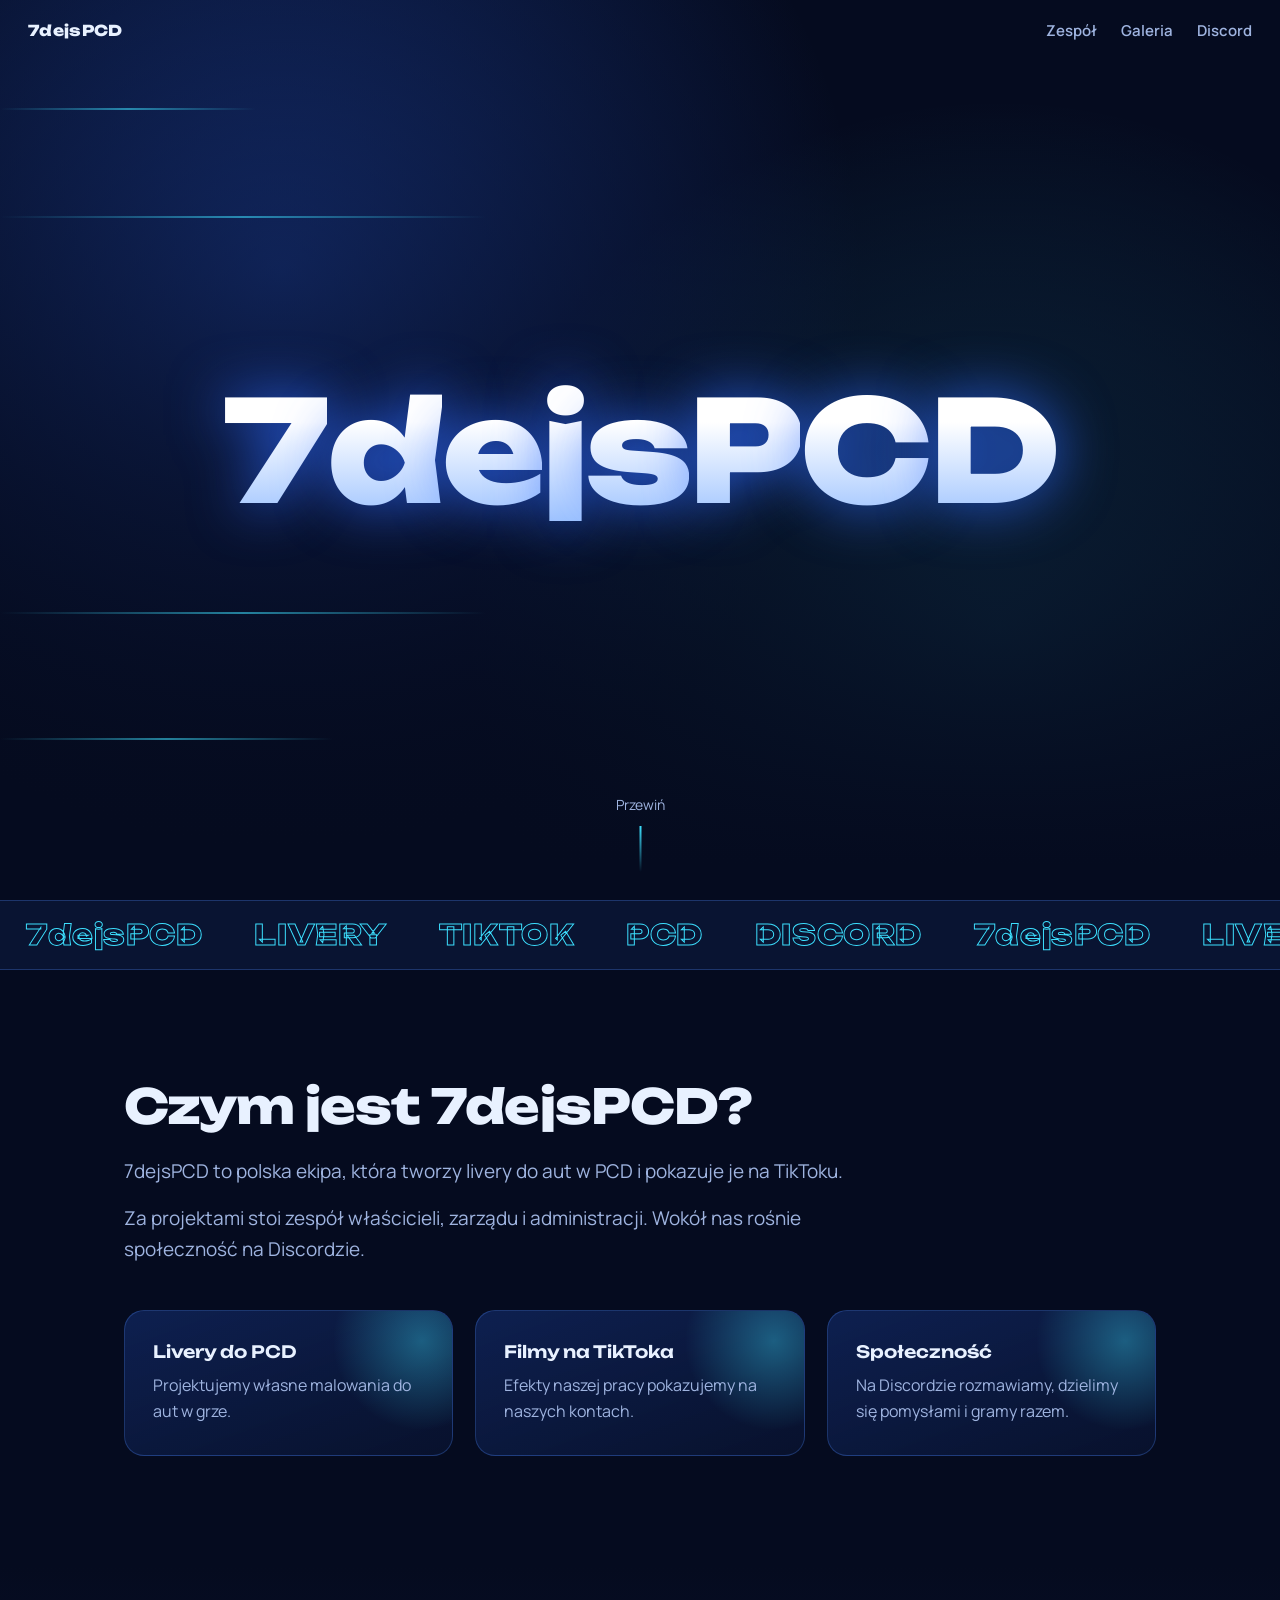
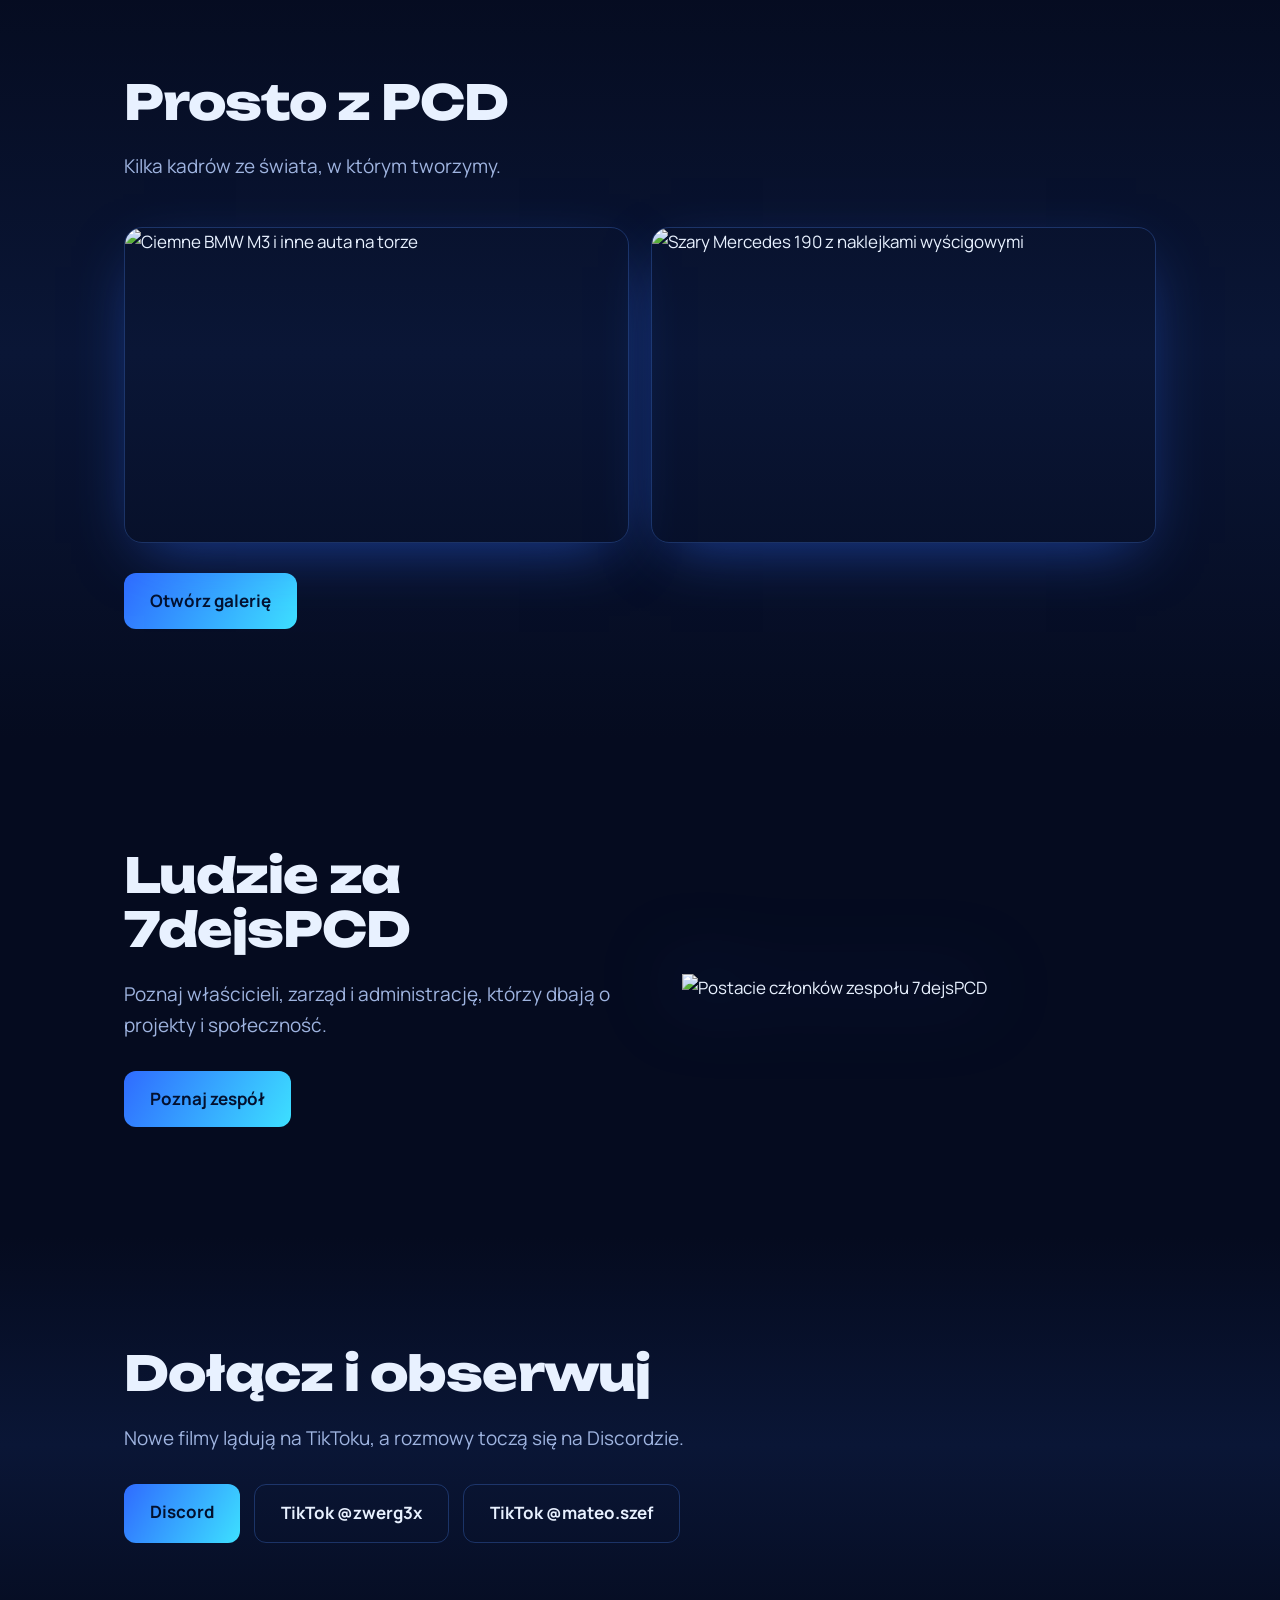
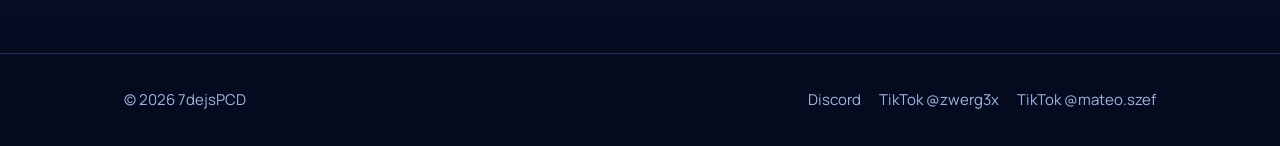
==== index.html @ e4def53c "siema mordy se wrzucam stronke elo" ====
<!DOCTYPE html>
<html lang="pl"><head><meta charset="utf-8"><meta name="viewport" content="width=device-width, initial-scale=1">
<title>7dejsPCD</title><meta name="description" content="7dejsPCD – polska ekipa tworząca livery do PCD na TikToka.">
<link rel="preconnect" href="https://fonts.googleapis.com"><link rel="preconnect" href="https://fonts.gstatic.com" crossorigin><link href="https://fonts.googleapis.com/css2?family=Manrope:wght@400;600;700;800&family=Unbounded:wght@600;800&display=swap" rel="stylesheet"><link rel="stylesheet" href="style.css"><link rel="icon" href="data:image/svg+xml,%3Csvg xmlns=%27http://www.w3.org/2000/svg%27 viewBox=%270 0 64 64%27%3E%3Crect width=%2764%27 height=%2764%27 rx=%2714%27 fill=%27%23050b1f%27/%3E%3Ctext x=%2732%27 y=%2744%27 font-size=%2734%27 font-family=%27Arial%27 font-weight=%27900%27 text-anchor=%27middle%27 fill=%27%233de0ff%27%3E7D%3C/text%3E%3C/svg%3E"><meta name="theme-color" content="#050b1f"><meta property="og:title" content="7dejsPCD"><meta property="og:description" content="Polska ekipa tworząca livery do PCD na TikToka."><meta property="og:image" content="https://dsiadi.xyz/img/auto2.jpg"></head><body>
<nav><a class="logo" href="./">7dejsPCD</a><div class="links"><a href="zespol/">Zespół</a><a href="galeria/">Galeria</a><a href="https://discord.gg/8bWtaPtUAr">Discord</a></div></nav>
<header class="hero"><div class="bg"></div><div class="streak s1"></div><div class="streak s2"></div><div class="streak s3"></div><div class="streak s4"></div>
<h1 data-split>7dejsPCD</h1><a class="cue" href="#o-nas"><span>Przewiń</span><i></i></a></header>
<div class="ribbon" aria-hidden="true"><div><span>7dejsPCD</span><span>LIVERY</span><span>TIKTOK</span><span>PCD</span><span>DISCORD</span><span>7dejsPCD</span><span>LIVERY</span><span>TIKTOK</span><span>PCD</span><span>DISCORD</span><span>7dejsPCD</span><span>LIVERY</span><span>TIKTOK</span><span>PCD</span><span>DISCORD</span><span>7dejsPCD</span><span>LIVERY</span><span>TIKTOK</span><span>PCD</span><span>DISCORD</span><span>7dejsPCD</span><span>LIVERY</span><span>TIKTOK</span><span>PCD</span><span>DISCORD</span><span>7dejsPCD</span><span>LIVERY</span><span>TIKTOK</span><span>PCD</span><span>DISCORD</span><span>7dejsPCD</span><span>LIVERY</span><span>TIKTOK</span><span>PCD</span><span>DISCORD</span><span>7dejsPCD</span><span>LIVERY</span><span>TIKTOK</span><span>PCD</span><span>DISCORD</span></div></div>

<section id="o-nas"><div class="wrap">
<h2 class="reveal">Czym jest 7dejsPCD?</h2>
<p class="lead reveal" style="--d:.1s">7dejsPCD to polska ekipa, która tworzy livery do aut w PCD i pokazuje je na TikToku.</p>
<p class="lead reveal" style="--d:.2s">Za projektami stoi zespół właścicieli, zarządu i administracji. Wokół nas rośnie społeczność na Discordzie.</p>
<div class="cards">
<div class="card reveal"><h3>Livery do PCD</h3><p>Projektujemy własne malowania do aut w grze.</p></div>
<div class="card reveal" style="--d:.12s"><h3>Filmy na TikToka</h3><p>Efekty naszej pracy pokazujemy na naszych kontach.</p></div>
<div class="card reveal" style="--d:.24s"><h3>Społeczność</h3><p>Na Discordzie rozmawiamy, dzielimy się pomysłami i gramy razem.</p></div>
</div></div></section>

<section class="alt"><div class="wrap">
<h2 class="reveal">Prosto z PCD</h2>
<p class="lead reveal" style="--d:.1s">Kilka kadrów ze świata, w którym tworzymy.</p>
<div class="shots">
<figure class="shot reveal"><img src="img/auto1.jpg" alt="Ciemne BMW M3 i inne auta na torze" loading="lazy"></figure>
<figure class="shot reveal" style="--d:.15s"><img src="img/auto2.jpg" alt="Szary Mercedes 190 z naklejkami wyścigowymi" loading="lazy"></figure>
</div>
<div class="row reveal"><a class="btn" href="galeria/">Otwórz galerię</a></div>
</div></section>

<section><div class="wrap split">
<div><h2 class="reveal">Ludzie za 7dejsPCD</h2>
<p class="lead reveal" style="--d:.1s">Poznaj właścicieli, zarząd i administrację, którzy dbają o projekty i społeczność.</p>
<div class="row reveal" style="--d:.2s"><a class="btn" href="zespol/">Poznaj zespół</a></div></div>
<img class="avatars reveal" src="img/zespol.webp" alt="Postacie członków zespołu 7dejsPCD" loading="lazy">
</div></section>

<section class="alt"><div class="wrap">
<h2 class="reveal">Dołącz i obserwuj</h2>
<p class="lead reveal" style="--d:.1s">Nowe filmy lądują na TikToku, a rozmowy toczą się na Discordzie.</p>
<div class="row reveal" style="--d:.2s"><a class="btn" href="https://discord.gg/8bWtaPtUAr">Discord</a><a class="btn ghost" href="https://www.tiktok.com/@zwerg3x">TikTok @zwerg3x</a><a class="btn ghost" href="https://www.tiktok.com/@mateo.szef">TikTok @mateo.szef</a></div>
</div></section>
<footer><div class="wrap"><span>© 2026 7dejsPCD</span><span><a href="https://discord.gg/8bWtaPtUAr">Discord</a><a href="https://www.tiktok.com/@zwerg3x">TikTok @zwerg3x</a><a href="https://www.tiktok.com/@mateo.szef">TikTok @mateo.szef</a></span></div></footer>
<script src="main.js"></script></body></html>
---- style.css ----
:root{--bg:#050b1f;--bg2:#0a1636;--blue:#2f6bff;--cyan:#3de0ff;--text:#e8f1ff;--muted:#9fb4e0;--line:rgba(80,140,255,.28);
--head:"Unbounded","Trebuchet MS",sans-serif;--body:"Manrope","Segoe UI",Arial,sans-serif}
*{box-sizing:border-box;margin:0}
html{scroll-behavior:smooth}
body{background:var(--bg);color:var(--text);font:400 17px/1.65 var(--body);overflow-x:hidden}
a{color:inherit}
:focus-visible{outline:3px solid var(--cyan);outline-offset:3px;border-radius:6px}
.wrap{max-width:1080px;margin:0 auto;padding:0 24px}

nav{position:fixed;inset:0 0 auto 0;z-index:10;display:flex;justify-content:space-between;align-items:center;padding:16px 28px;transition:background .3s,backdrop-filter .3s}
nav.solid{background:rgba(5,11,31,.78);backdrop-filter:blur(12px);border-bottom:1px solid var(--line)}
nav .logo{font:800 15px var(--head);text-decoration:none;letter-spacing:.02em}
nav .links a{text-decoration:none;color:var(--muted);font-weight:600;margin-left:24px;font-size:15px;transition:color .2s}
nav .links a:hover,nav .links a[aria-current]{color:var(--cyan)}

.hero{position:relative;min-height:100svh;display:grid;place-items:center;text-align:center;overflow:hidden;padding:0 20px}
.hero::before{content:"";position:absolute;width:140vmax;height:140vmax;left:50%;top:50%;margin:-70vmax;
background:radial-gradient(circle at 30% 40%,rgba(47,107,255,.55),transparent 35%),radial-gradient(circle at 70% 60%,rgba(61,224,255,.35),transparent 32%);
animation:drift 22s linear infinite}
.streak{position:absolute;left:0;height:2px;width:38vw;background:linear-gradient(90deg,transparent,var(--cyan),transparent);opacity:.55;animation:streak 5s linear infinite}
.s1{top:24%}.s2{top:68%;animation-delay:-2s;animation-duration:6.5s}.s3{top:82%;animation-delay:-3.5s;width:26vw}.s4{top:12%;animation-delay:-1s;animation-duration:7.5s;width:20vw}
.hero h1{position:relative;font:800 clamp(40px,11vw,150px)/1 var(--head);letter-spacing:-.03em;text-shadow:0 0 50px rgba(47,107,255,.9),0 0 120px rgba(61,224,255,.35)}
.ch{display:inline-block;opacity:0;transform:translateY(60px) scale(.9);animation:rise .8s cubic-bezier(.2,.9,.3,1) forwards;animation-delay:calc(var(--i)*.07s + .2s)}
.cue{position:absolute;bottom:28px;left:50%;transform:translateX(-50%);display:grid;justify-items:center;gap:10px;color:var(--muted);font-size:14px;text-decoration:none}
.cue i{width:2px;height:46px;background:linear-gradient(var(--cyan),transparent);animation:cue 1.8s ease-in-out infinite}

section{padding:110px 0}
.alt{background:linear-gradient(180deg,var(--bg),var(--bg2) 50%,var(--bg))}
h2{font:800 clamp(28px,4.6vw,48px)/1.12 var(--head);letter-spacing:-.02em;margin-bottom:22px}
.lead{color:var(--muted);font-size:19px;max-width:60ch}
.lead+.lead{margin-top:16px}
.split{display:grid;grid-template-columns:1fr 1fr;gap:56px;align-items:center}
.shots{display:grid;grid-template-columns:1fr 1fr;gap:22px;margin-top:44px}
.shot{border-radius:18px;overflow:hidden;border:1px solid var(--line);box-shadow:0 20px 60px -20px rgba(47,107,255,.55)}
.shot img{display:block;width:100%;height:100%;object-fit:cover;aspect-ratio:16/10;transition:transform .6s}
.shot:hover img{transform:scale(1.06)}
.avatars{width:100%;max-width:460px;justify-self:center;filter:drop-shadow(0 0 40px rgba(47,107,255,.6));animation:float 6s ease-in-out infinite}
.btn{display:inline-block;padding:14px 26px;border-radius:12px;font-weight:700;text-decoration:none;background:linear-gradient(120deg,var(--blue),var(--cyan));color:#03102e;transition:transform .2s,box-shadow .2s}
.btn:hover{transform:translateY(-3px);box-shadow:0 12px 30px -8px rgba(61,224,255,.7)}
.btn.ghost{background:transparent;color:var(--text);border:1px solid var(--line)}
.btn.ghost:hover{border-color:var(--cyan);box-shadow:none}
.row{display:flex;flex-wrap:wrap;gap:14px;margin-top:30px}
.teams{display:grid;grid-template-columns:repeat(auto-fit,minmax(240px,1fr));gap:22px;margin-top:40px}
.team{padding:28px;border-radius:18px;border:1px solid var(--line);background:rgba(20,40,95,.35);transition:transform .3s,border-color .3s}
.team:hover{transform:translateY(-6px);border-color:var(--cyan)}
.team h3{font:600 14px var(--head);color:var(--cyan);margin-bottom:12px}
.team p{font-size:24px;font-weight:700;line-height:1.35}
.page-head{padding:170px 0 60px;position:relative;overflow:hidden}
.page-head::before{content:"";position:absolute;width:90vmax;height:90vmax;left:60%;top:-50vmax;background:radial-gradient(circle,rgba(47,107,255,.4),transparent 60%)}
.page-head h1{position:relative;font:800 clamp(36px,8vw,92px)/1 var(--head);letter-spacing:-.03em}
.page-head .lead{position:relative;margin-top:22px}
footer{border-top:1px solid var(--line);padding:34px 0;color:var(--muted);font-size:15px}
footer .wrap{display:flex;flex-wrap:wrap;gap:12px 28px;justify-content:space-between}
footer a{text-decoration:none;margin-left:18px}footer a:hover{color:var(--cyan)}

.reveal{opacity:0;transform:translateY(46px);transition:opacity .9s,transform .9s cubic-bezier(.2,.8,.2,1);transition-delay:var(--d,0s)}
.reveal.in{opacity:1;transform:none}
@keyframes rise{to{opacity:1;transform:none}}
@keyframes streak{from{transform:translateX(-60vw)}to{transform:translateX(130vw)}}
@keyframes drift{to{transform:rotate(360deg)}}
@keyframes cue{0%,100%{transform:scaleY(.4);transform-origin:top}50%{transform:scaleY(1)}}
@keyframes float{50%{transform:translateY(-14px)}}
@media (max-width:760px){.split,.shots{grid-template-columns:1fr}section{padding:80px 0}nav .links a{margin-left:14px;font-size:14px}}
@media (prefers-reduced-motion:reduce){*{animation:none!important;transition:none!important}.ch,.reveal{opacity:1;transform:none}html{scroll-behavior:auto}}

/* v2 – dopracowanie wyglądu */
.hero .bg{position:absolute;inset:0;background:url(img/auto2.jpg) center/cover;opacity:.22;filter:saturate(.6) blur(2px);transform:scale(1.08);animation:zoom 24s ease-in-out infinite alternate}
.hero::after{content:"";position:absolute;inset:0;background:linear-gradient(180deg,rgba(5,11,31,.35),var(--bg) 96%)}
.hero h1,.cue,.streak{z-index:2}
.hero h1 .ch{background:linear-gradient(180deg,#fff 30%,#9fc4ff);-webkit-background-clip:text;background-clip:text;color:transparent;text-shadow:none;filter:drop-shadow(0 0 28px rgba(47,107,255,.85))}
.ribbon{overflow:hidden;border-block:1px solid var(--line);background:rgba(20,40,95,.3);padding:16px 0;white-space:nowrap}
.ribbon div{display:inline-block;font:800 clamp(18px,3vw,28px) var(--head);letter-spacing:.02em;color:transparent;-webkit-text-stroke:1px var(--cyan);animation:marq 28s linear infinite}
.ribbon span{margin:0 26px}
.cards{display:grid;grid-template-columns:repeat(auto-fit,minmax(250px,1fr));gap:22px;margin-top:44px}
.card{position:relative;padding:30px 28px;border-radius:20px;background:linear-gradient(160deg,rgba(47,107,255,.22),rgba(10,22,54,.6));border:1px solid var(--line);overflow:hidden;transition:transform .35s,border-color .35s,box-shadow .35s}
.card::before{content:"";position:absolute;width:180px;height:180px;right:-60px;top:-60px;background:radial-gradient(circle,rgba(61,224,255,.35),transparent 70%)}
.card:hover{transform:translateY(-8px);border-color:var(--cyan);box-shadow:0 24px 50px -24px rgba(61,224,255,.6)}
.card h3{font:600 17px var(--head);margin-bottom:10px;position:relative}
.card p{color:var(--muted);font-size:16px;position:relative}
.shot figcaption{padding:12px 16px;font-size:14px;color:var(--muted);background:rgba(5,11,31,.85)}
.shot{margin:0;position:relative}
.nav-solid{}
@keyframes marq{to{transform:translateX(-50%)}}
@keyframes zoom{to{transform:scale(1.2)}}
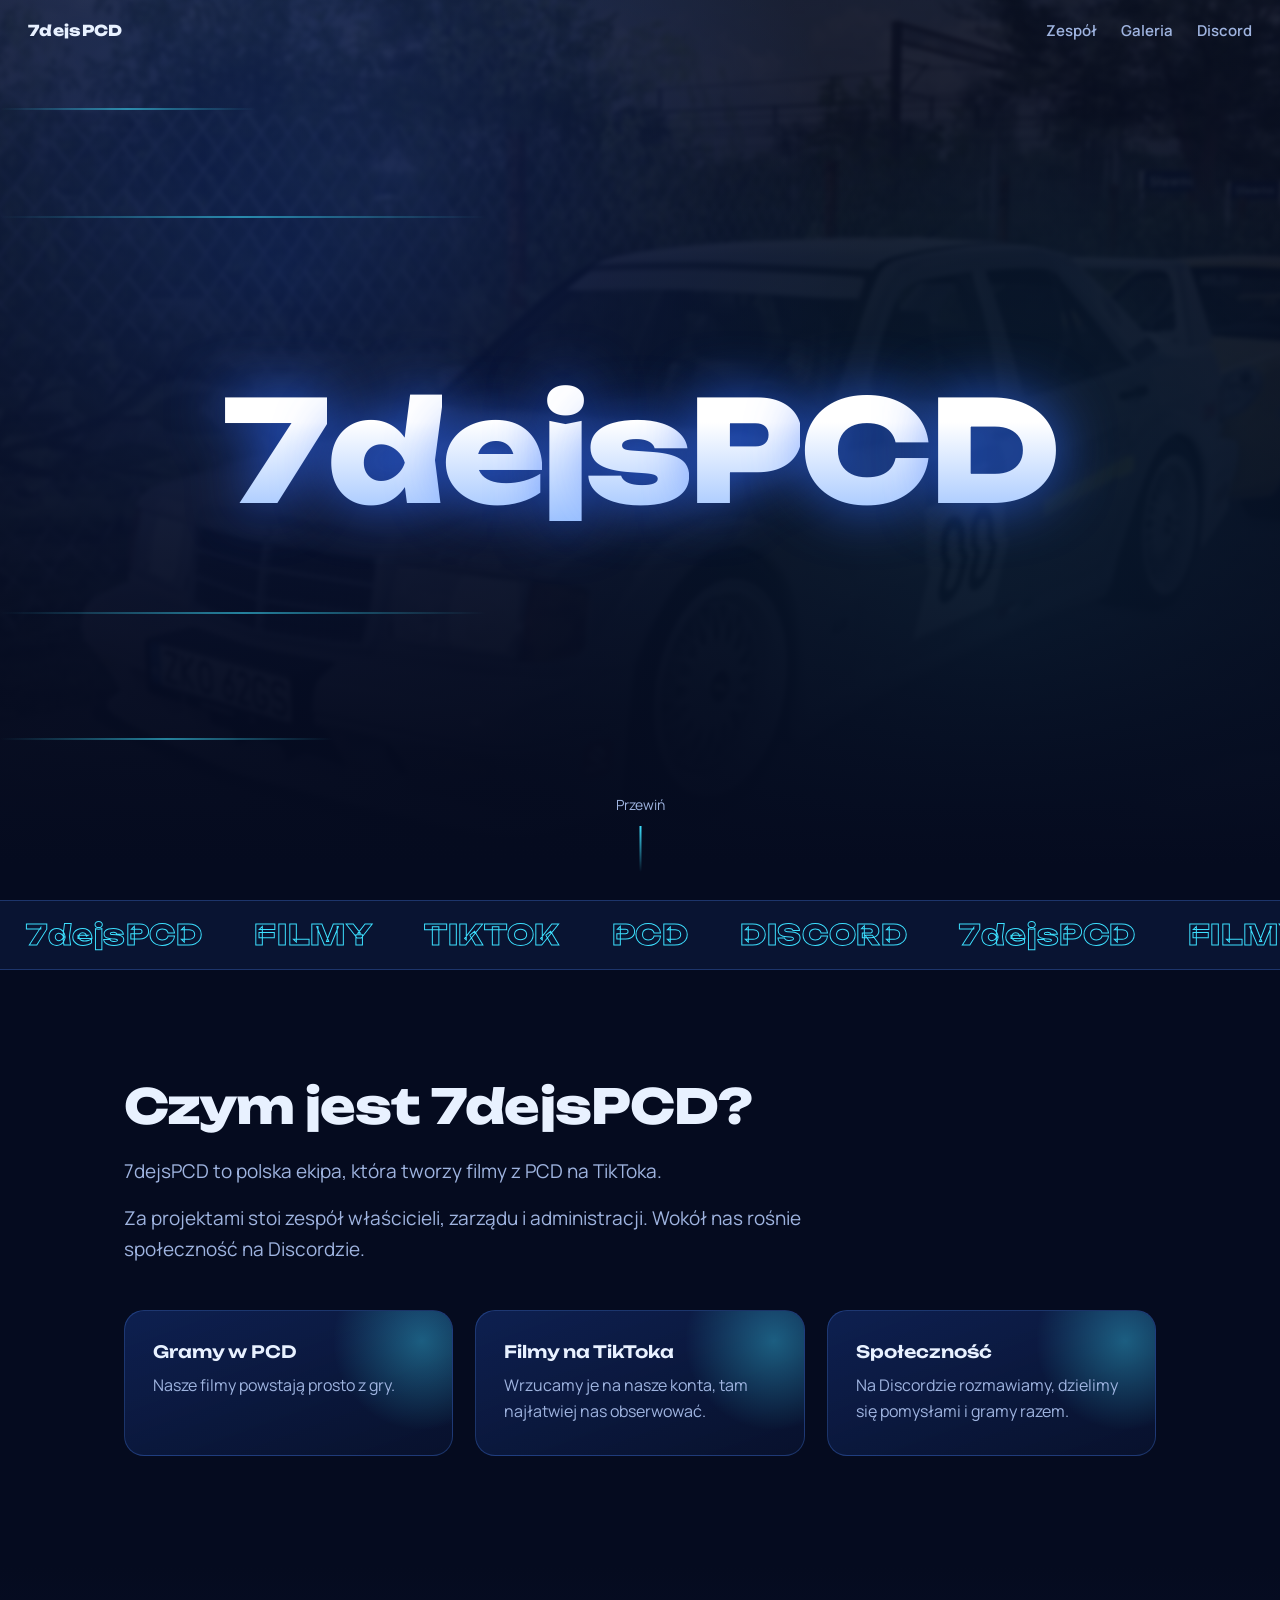
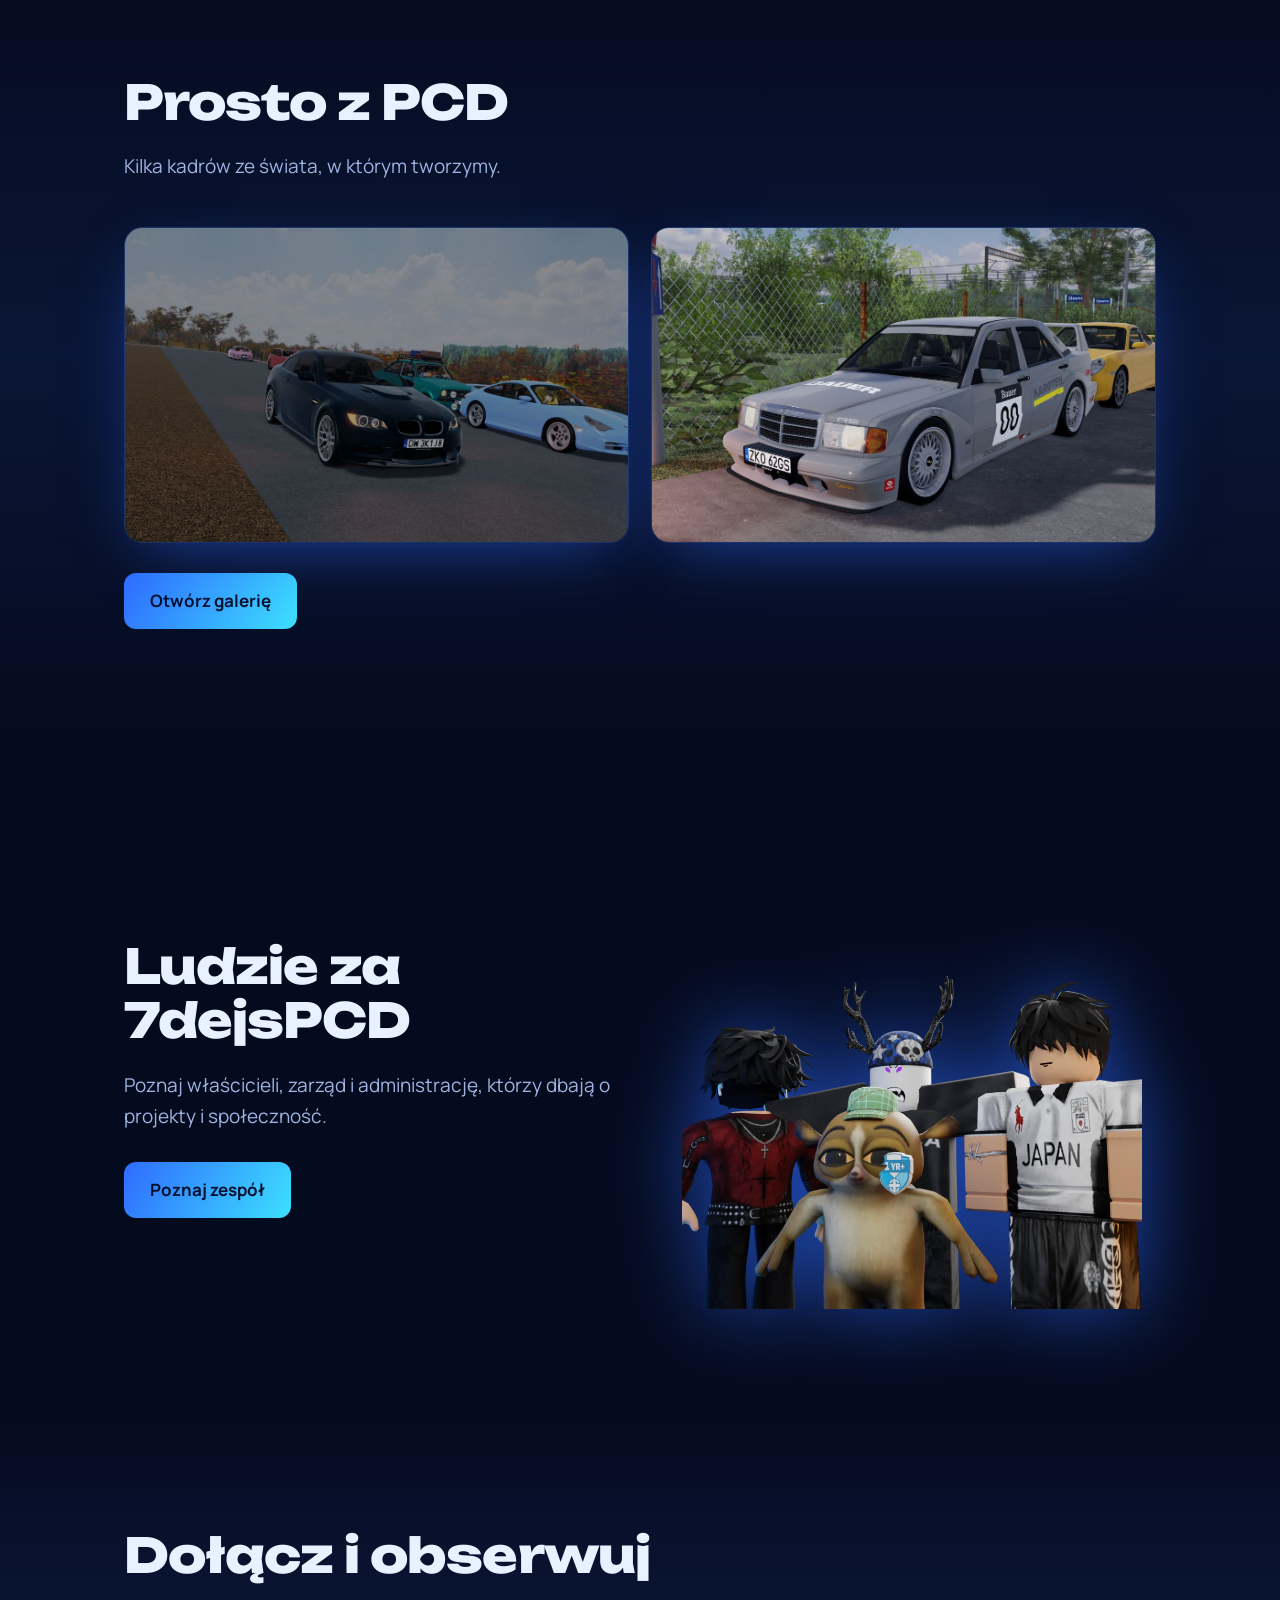
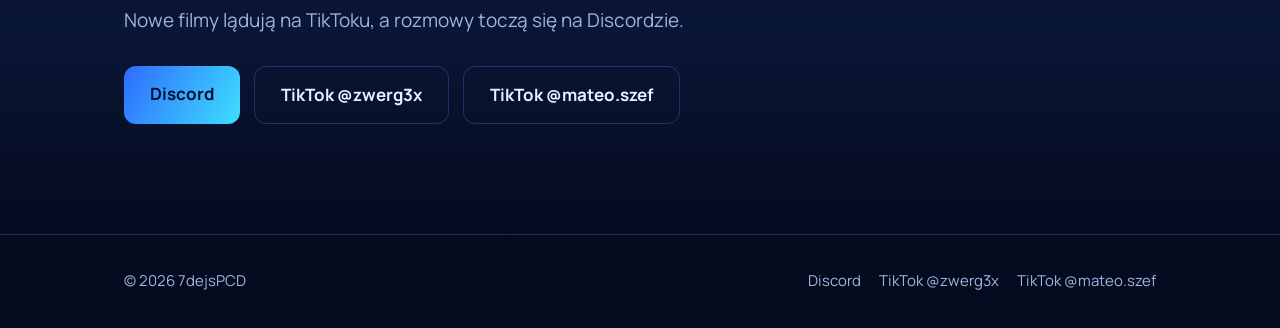
==== commit 6e9479a1: "7dejsPCD" ====
--- a/index.html
+++ b/index.html
@@ -1,19 +1,19 @@
 <!DOCTYPE html>
 <html lang="pl"><head><meta charset="utf-8"><meta name="viewport" content="width=device-width, initial-scale=1">
-<title>7dejsPCD</title><meta name="description" content="7dejsPCD – polska ekipa tworząca livery do PCD na TikToka.">
-<link rel="preconnect" href="https://fonts.googleapis.com"><link rel="preconnect" href="https://fonts.gstatic.com" crossorigin><link href="https://fonts.googleapis.com/css2?family=Manrope:wght@400;600;700;800&family=Unbounded:wght@600;800&display=swap" rel="stylesheet"><link rel="stylesheet" href="style.css"><link rel="icon" href="data:image/svg+xml,%3Csvg xmlns=%27http://www.w3.org/2000/svg%27 viewBox=%270 0 64 64%27%3E%3Crect width=%2764%27 height=%2764%27 rx=%2714%27 fill=%27%23050b1f%27/%3E%3Ctext x=%2732%27 y=%2744%27 font-size=%2734%27 font-family=%27Arial%27 font-weight=%27900%27 text-anchor=%27middle%27 fill=%27%233de0ff%27%3E7D%3C/text%3E%3C/svg%3E"><meta name="theme-color" content="#050b1f"><meta property="og:title" content="7dejsPCD"><meta property="og:description" content="Polska ekipa tworząca livery do PCD na TikToka."><meta property="og:image" content="https://dsiadi.xyz/img/auto2.jpg"></head><body>
-<nav><a class="logo" href="./">7dejsPCD</a><div class="links"><a href="zespol/">Zespół</a><a href="galeria/">Galeria</a><a href="https://discord.gg/8bWtaPtUAr">Discord</a></div></nav>
+<title>7dejsPCD</title><meta name="description" content="7dejsPCD – polska ekipa tworząca filmy z PCD na TikToka.">
+<link rel="preconnect" href="https://fonts.googleapis.com"><link rel="preconnect" href="https://fonts.gstatic.com" crossorigin><link href="https://fonts.googleapis.com/css2?family=Manrope:wght@400;600;700;800&family=Unbounded:wght@600;800&display=swap" rel="stylesheet"><link rel="stylesheet" href="style.css"><link rel="icon" href="data:image/svg+xml,%3Csvg xmlns=%27http://www.w3.org/2000/svg%27 viewBox=%270 0 64 64%27%3E%3Crect width=%2764%27 height=%2764%27 rx=%2714%27 fill=%27%23050b1f%27/%3E%3Ctext x=%2732%27 y=%2744%27 font-size=%2734%27 font-family=%27Arial%27 font-weight=%27900%27 text-anchor=%27middle%27 fill=%27%233de0ff%27%3E7D%3C/text%3E%3C/svg%3E"><meta name="theme-color" content="#050b1f"><meta property="og:title" content="7dejsPCD"><meta property="og:description" content="Polska ekipa tworząca filmy z PCD na TikToka."><meta property="og:image" content="https://dsiadi.xyz/auto2.jpg"></head><body>
+<nav><a class="logo" href="/">7dejsPCD</a><div class="links"><a href="zespol">Zespół</a><a href="galeria">Galeria</a><a href="https://discord.gg/8bWtaPtUAr">Discord</a></div></nav>
 <header class="hero"><div class="bg"></div><div class="streak s1"></div><div class="streak s2"></div><div class="streak s3"></div><div class="streak s4"></div>
 <h1 data-split>7dejsPCD</h1><a class="cue" href="#o-nas"><span>Przewiń</span><i></i></a></header>
-<div class="ribbon" aria-hidden="true"><div><span>7dejsPCD</span><span>LIVERY</span><span>TIKTOK</span><span>PCD</span><span>DISCORD</span><span>7dejsPCD</span><span>LIVERY</span><span>TIKTOK</span><span>PCD</span><span>DISCORD</span><span>7dejsPCD</span><span>LIVERY</span><span>TIKTOK</span><span>PCD</span><span>DISCORD</span><span>7dejsPCD</span><span>LIVERY</span><span>TIKTOK</span><span>PCD</span><span>DISCORD</span><span>7dejsPCD</span><span>LIVERY</span><span>TIKTOK</span><span>PCD</span><span>DISCORD</span><span>7dejsPCD</span><span>LIVERY</span><span>TIKTOK</span><span>PCD</span><span>DISCORD</span><span>7dejsPCD</span><span>LIVERY</span><span>TIKTOK</span><span>PCD</span><span>DISCORD</span><span>7dejsPCD</span><span>LIVERY</span><span>TIKTOK</span><span>PCD</span><span>DISCORD</span></div></div>
+<div class="ribbon" aria-hidden="true"><div><span>7dejsPCD</span><span>FILMY</span><span>TIKTOK</span><span>PCD</span><span>DISCORD</span><span>7dejsPCD</span><span>FILMY</span><span>TIKTOK</span><span>PCD</span><span>DISCORD</span><span>7dejsPCD</span><span>FILMY</span><span>TIKTOK</span><span>PCD</span><span>DISCORD</span><span>7dejsPCD</span><span>FILMY</span><span>TIKTOK</span><span>PCD</span><span>DISCORD</span><span>7dejsPCD</span><span>FILMY</span><span>TIKTOK</span><span>PCD</span><span>DISCORD</span><span>7dejsPCD</span><span>FILMY</span><span>TIKTOK</span><span>PCD</span><span>DISCORD</span><span>7dejsPCD</span><span>FILMY</span><span>TIKTOK</span><span>PCD</span><span>DISCORD</span><span>7dejsPCD</span><span>FILMY</span><span>TIKTOK</span><span>PCD</span><span>DISCORD</span></div></div>
 
 <section id="o-nas"><div class="wrap">
 <h2 class="reveal">Czym jest 7dejsPCD?</h2>
-<p class="lead reveal" style="--d:.1s">7dejsPCD to polska ekipa, która tworzy livery do aut w PCD i pokazuje je na TikToku.</p>
+<p class="lead reveal" style="--d:.1s">7dejsPCD to polska ekipa, która tworzy filmy z PCD na TikToka.</p>
 <p class="lead reveal" style="--d:.2s">Za projektami stoi zespół właścicieli, zarządu i administracji. Wokół nas rośnie społeczność na Discordzie.</p>
 <div class="cards">
-<div class="card reveal"><h3>Livery do PCD</h3><p>Projektujemy własne malowania do aut w grze.</p></div>
-<div class="card reveal" style="--d:.12s"><h3>Filmy na TikToka</h3><p>Efekty naszej pracy pokazujemy na naszych kontach.</p></div>
+<div class="card reveal"><h3>Gramy w PCD</h3><p>Nasze filmy powstają prosto z gry.</p></div>
+<div class="card reveal" style="--d:.12s"><h3>Filmy na TikToka</h3><p>Wrzucamy je na nasze konta, tam najłatwiej nas obserwować.</p></div>
 <div class="card reveal" style="--d:.24s"><h3>Społeczność</h3><p>Na Discordzie rozmawiamy, dzielimy się pomysłami i gramy razem.</p></div>
 </div></div></section>
 
@@ -21,17 +21,17 @@
 <h2 class="reveal">Prosto z PCD</h2>
 <p class="lead reveal" style="--d:.1s">Kilka kadrów ze świata, w którym tworzymy.</p>
 <div class="shots">
-<figure class="shot reveal"><img src="img/auto1.jpg" alt="Ciemne BMW M3 i inne auta na torze" loading="lazy"></figure>
-<figure class="shot reveal" style="--d:.15s"><img src="img/auto2.jpg" alt="Szary Mercedes 190 z naklejkami wyścigowymi" loading="lazy"></figure>
+<figure class="shot reveal"><img src="auto1.jpg" alt="Ciemne BMW M3 i inne auta na torze" loading="lazy"></figure>
+<figure class="shot reveal" style="--d:.15s"><img src="auto2.jpg" alt="Szary Mercedes 190 z naklejkami wyścigowymi" loading="lazy"></figure>
 </div>
-<div class="row reveal"><a class="btn" href="galeria/">Otwórz galerię</a></div>
+<div class="row reveal"><a class="btn" href="galeria">Otwórz galerię</a></div>
 </div></section>
 
 <section><div class="wrap split">
 <div><h2 class="reveal">Ludzie za 7dejsPCD</h2>
 <p class="lead reveal" style="--d:.1s">Poznaj właścicieli, zarząd i administrację, którzy dbają o projekty i społeczność.</p>
-<div class="row reveal" style="--d:.2s"><a class="btn" href="zespol/">Poznaj zespół</a></div></div>
-<img class="avatars reveal" src="img/zespol.webp" alt="Postacie członków zespołu 7dejsPCD" loading="lazy">
+<div class="row reveal" style="--d:.2s"><a class="btn" href="zespol">Poznaj zespół</a></div></div>
+<img class="avatars reveal" src="avatary.webp" alt="Postacie członków zespołu 7dejsPCD" loading="lazy">
 </div></section>
 
 <section class="alt"><div class="wrap">
--- a/style.css
+++ b/style.css
@@ -64,7 +64,7 @@
 @media (prefers-reduced-motion:reduce){*{animation:none!important;transition:none!important}.ch,.reveal{opacity:1;transform:none}html{scroll-behavior:auto}}
 
 /* v2 – dopracowanie wyglądu */
-.hero .bg{position:absolute;inset:0;background:url(img/auto2.jpg) center/cover;opacity:.22;filter:saturate(.6) blur(2px);transform:scale(1.08);animation:zoom 24s ease-in-out infinite alternate}
+.hero .bg{position:absolute;inset:0;background:url(auto2.jpg) center/cover;opacity:.22;filter:saturate(.6) blur(2px);transform:scale(1.08);animation:zoom 24s ease-in-out infinite alternate}
 .hero::after{content:"";position:absolute;inset:0;background:linear-gradient(180deg,rgba(5,11,31,.35),var(--bg) 96%)}
 .hero h1,.cue,.streak{z-index:2}
 .hero h1 .ch{background:linear-gradient(180deg,#fff 30%,#9fc4ff);-webkit-background-clip:text;background-clip:text;color:transparent;text-shadow:none;filter:drop-shadow(0 0 28px rgba(47,107,255,.85))}
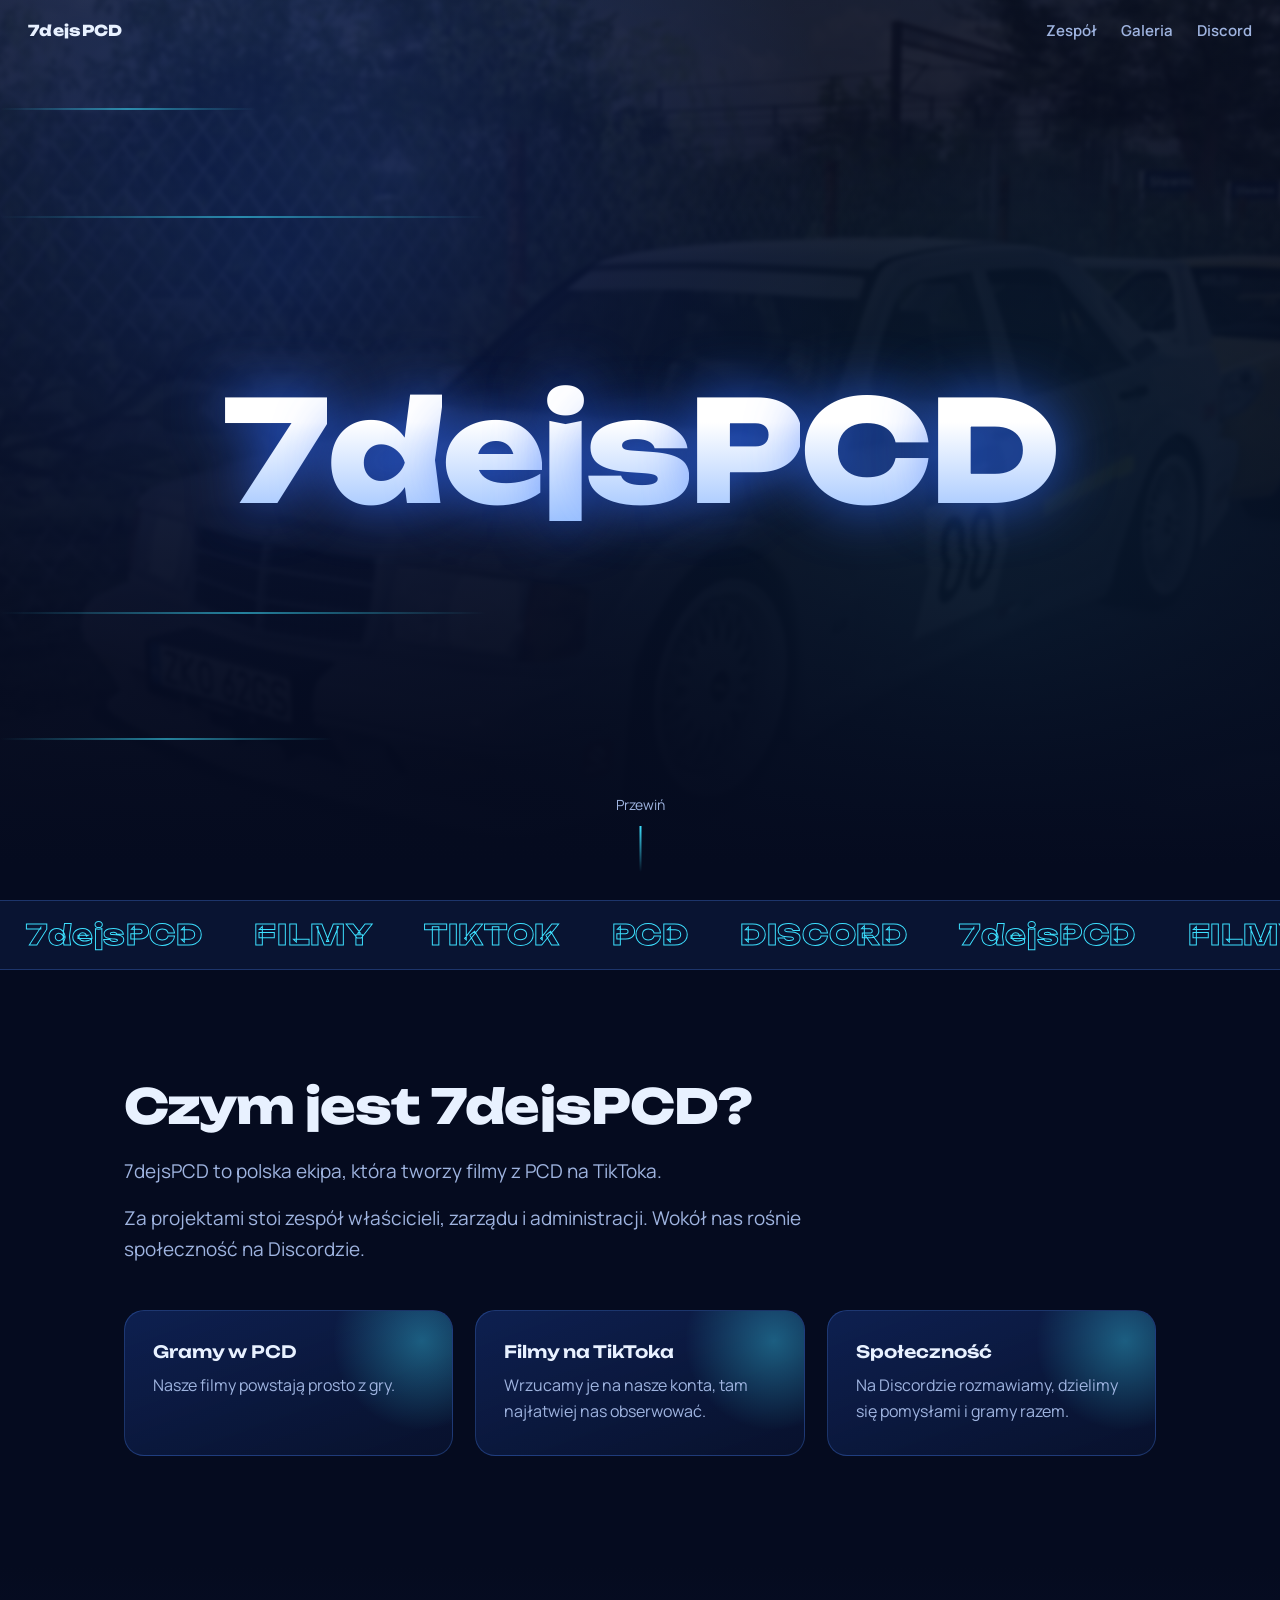
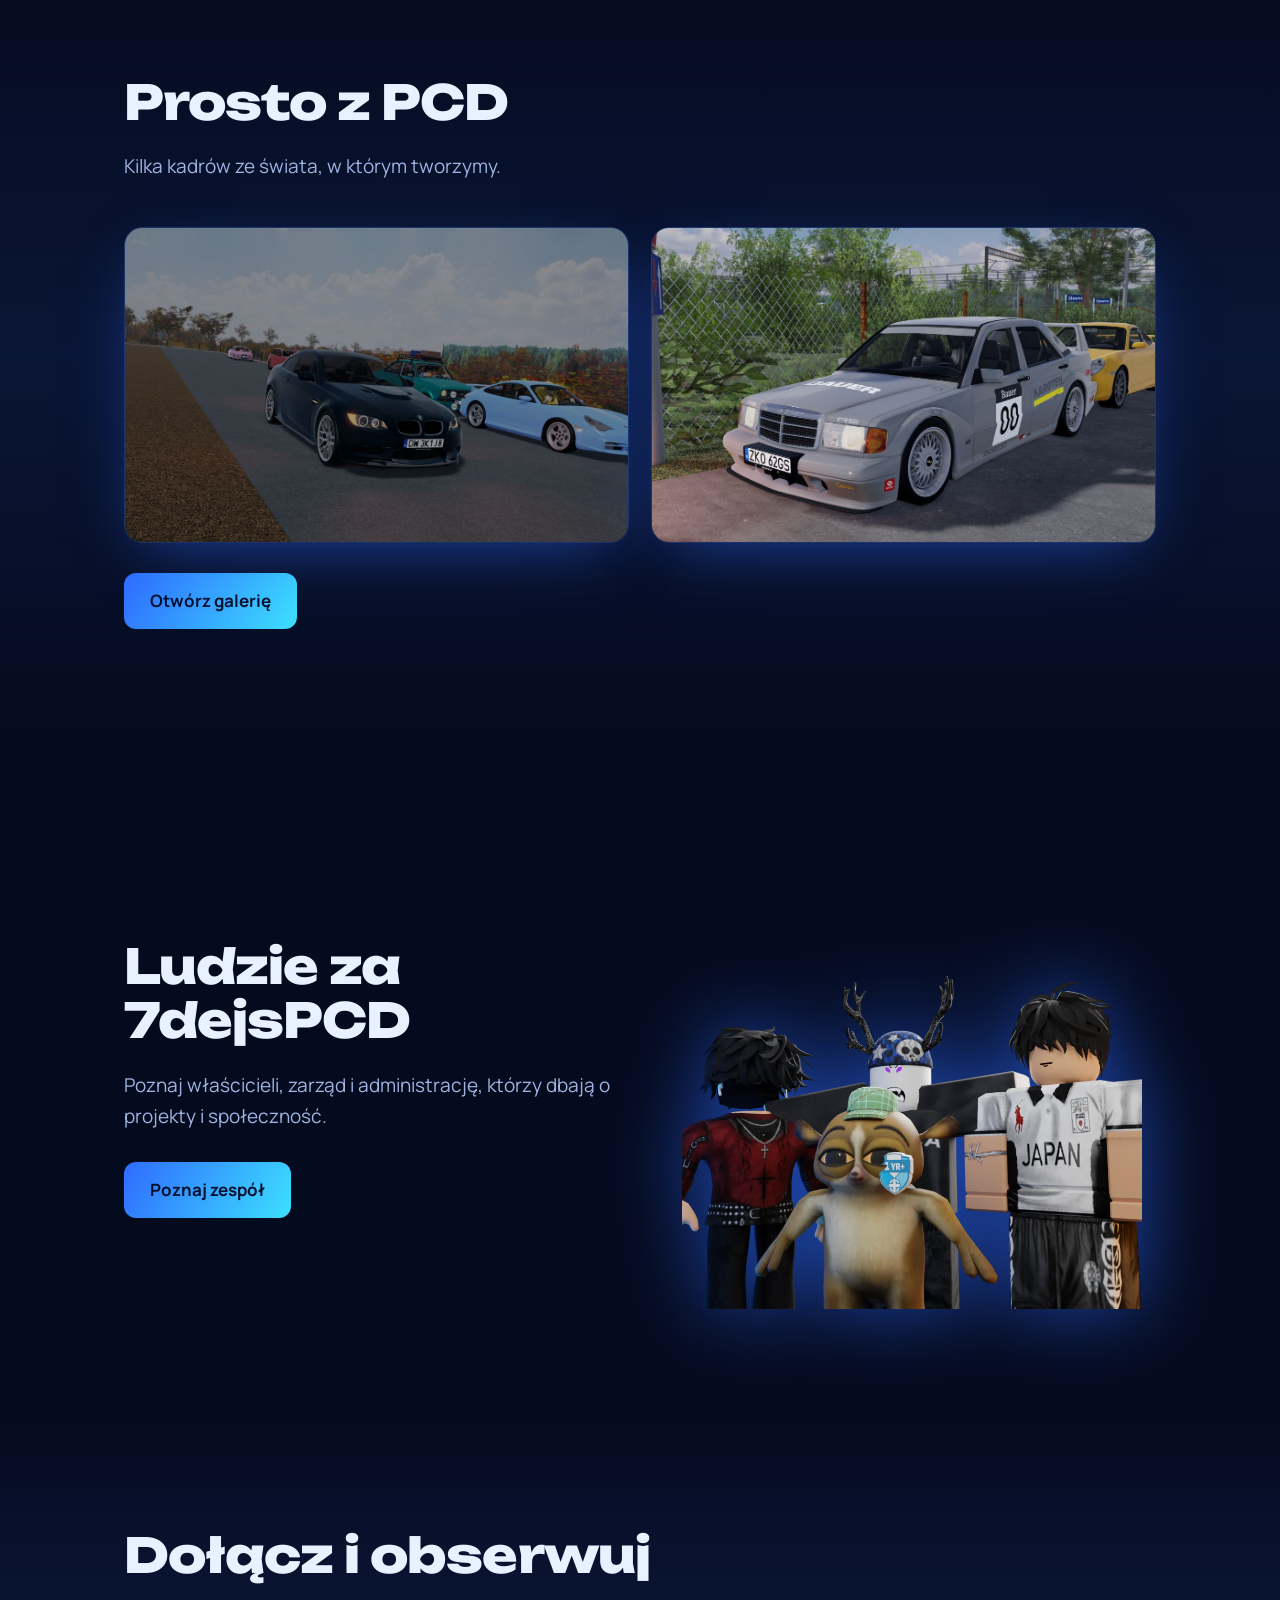
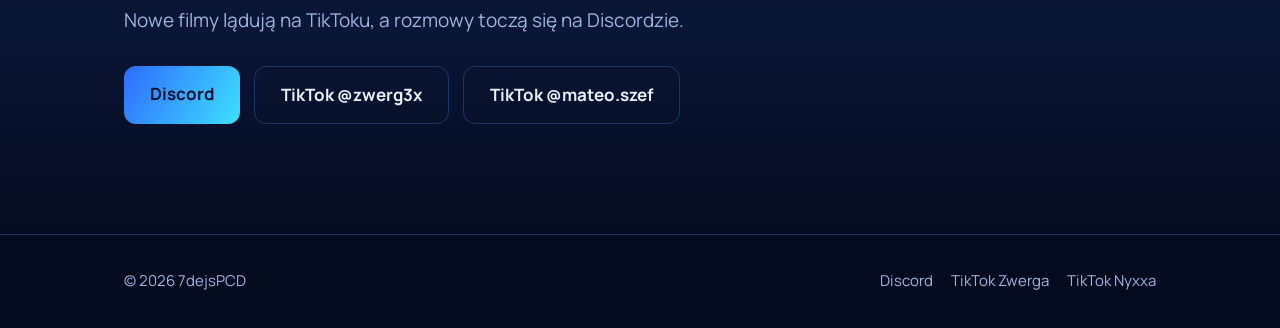
==== commit 9471e880: "Modify footer TikTok links and names Updated footer links to reflect new TikTok usernames." ====
--- a/index.html
+++ b/index.html
@@ -37,7 +37,11 @@
 <section class="alt"><div class="wrap">
 <h2 class="reveal">Dołącz i obserwuj</h2>
 <p class="lead reveal" style="--d:.1s">Nowe filmy lądują na TikToku, a rozmowy toczą się na Discordzie.</p>
+<div class="stats reveal" id="dc-stats" style="--d:.15s" hidden>
+<div class="stat"><b id="dc-total">0</b><span>członków na Discordzie</span></div>
+<div class="stat"><b id="dc-online">0</b><span><i class="dot"></i>online teraz</span></div>
+</div>
 <div class="row reveal" style="--d:.2s"><a class="btn" href="https://discord.gg/8bWtaPtUAr">Discord</a><a class="btn ghost" href="https://www.tiktok.com/@zwerg3x">TikTok @zwerg3x</a><a class="btn ghost" href="https://www.tiktok.com/@mateo.szef">TikTok @mateo.szef</a></div>
 </div></section>
-<footer><div class="wrap"><span>© 2026 7dejsPCD</span><span><a href="https://discord.gg/8bWtaPtUAr">Discord</a><a href="https://www.tiktok.com/@zwerg3x">TikTok @zwerg3x</a><a href="https://www.tiktok.com/@mateo.szef">TikTok @mateo.szef</a></span></div></footer>
-<script src="main.js"></script></body></html>+<footer><div class="wrap"><span>© 2026 7dejsPCD</span><span><a href="https://discord.gg/8bWtaPtUAr">Discord</a><a href="https://www.tiktok.com/@zwerg3x">TikTok Zwerga</a><a href="https://www.tiktok.com/@mateo.szef">TikTok Nyxxa</a></span></div></footer>
+<script src="main.js"></script></body></html>
